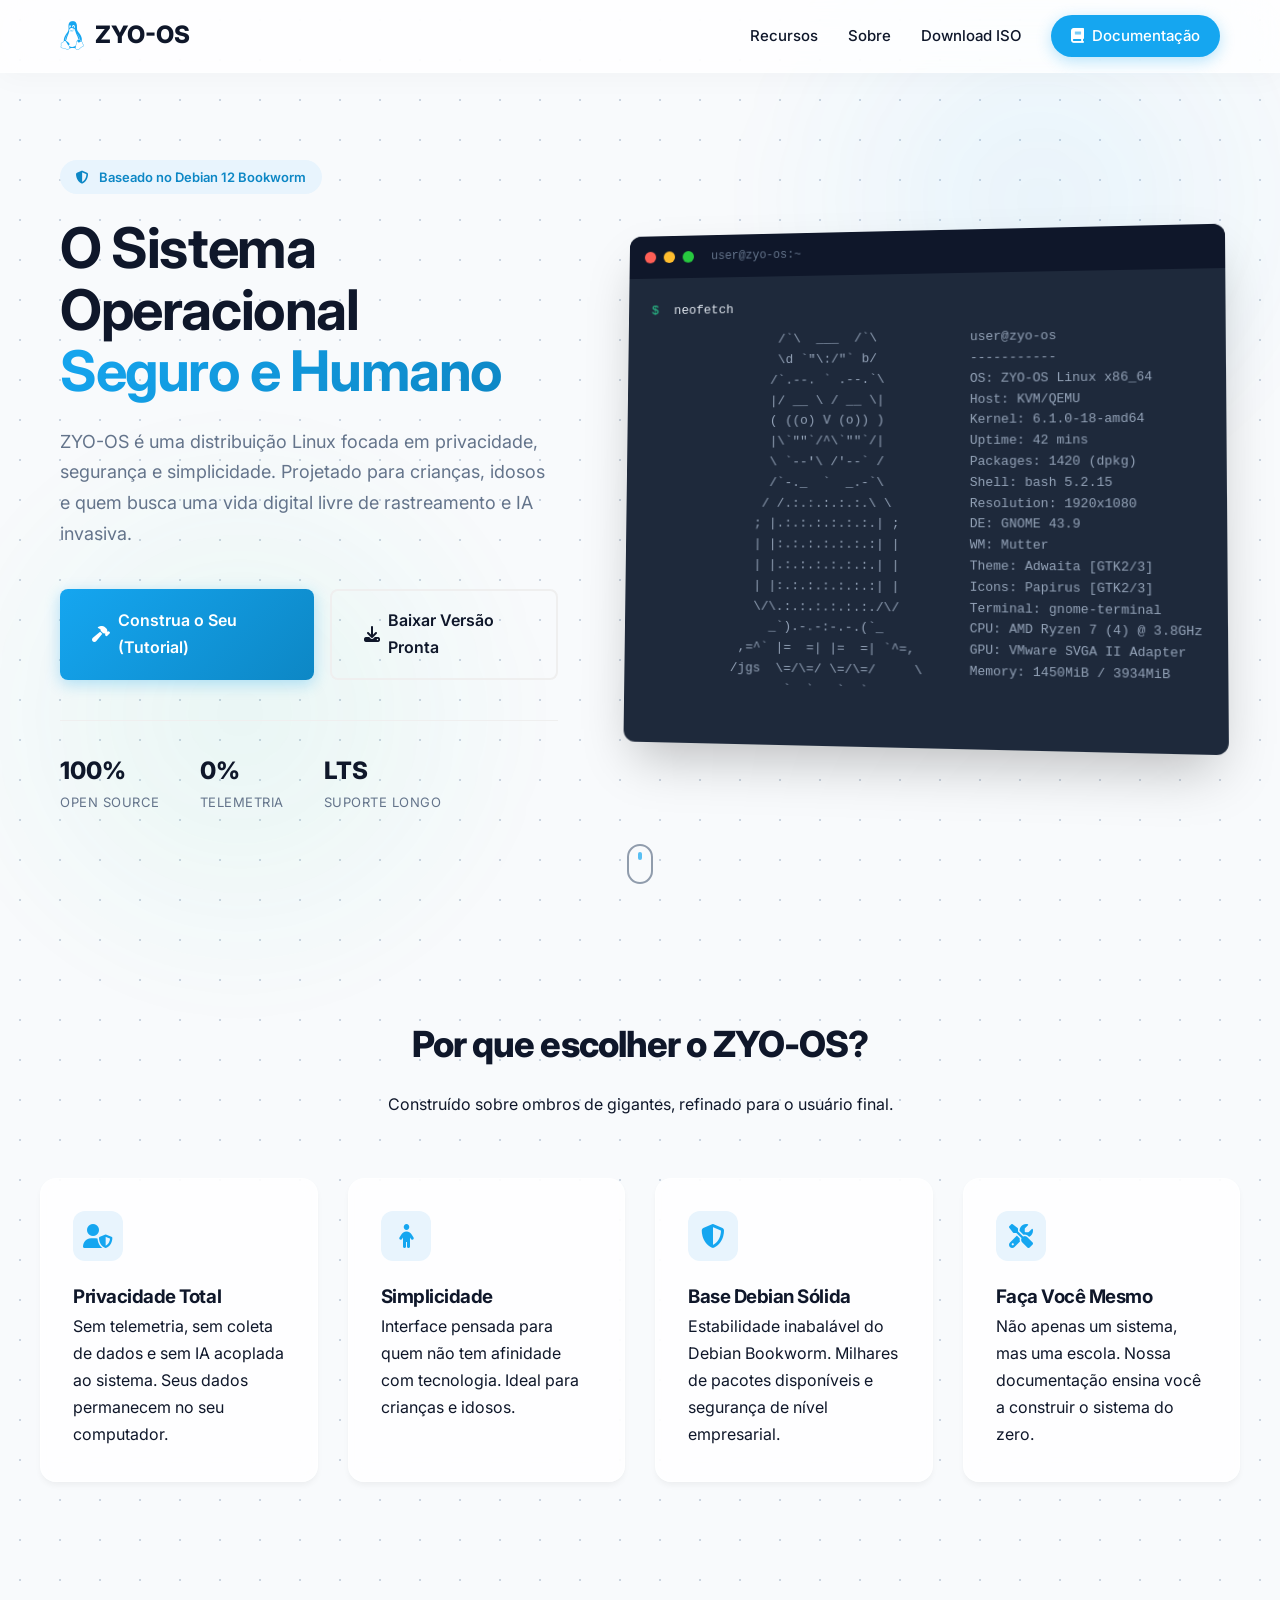
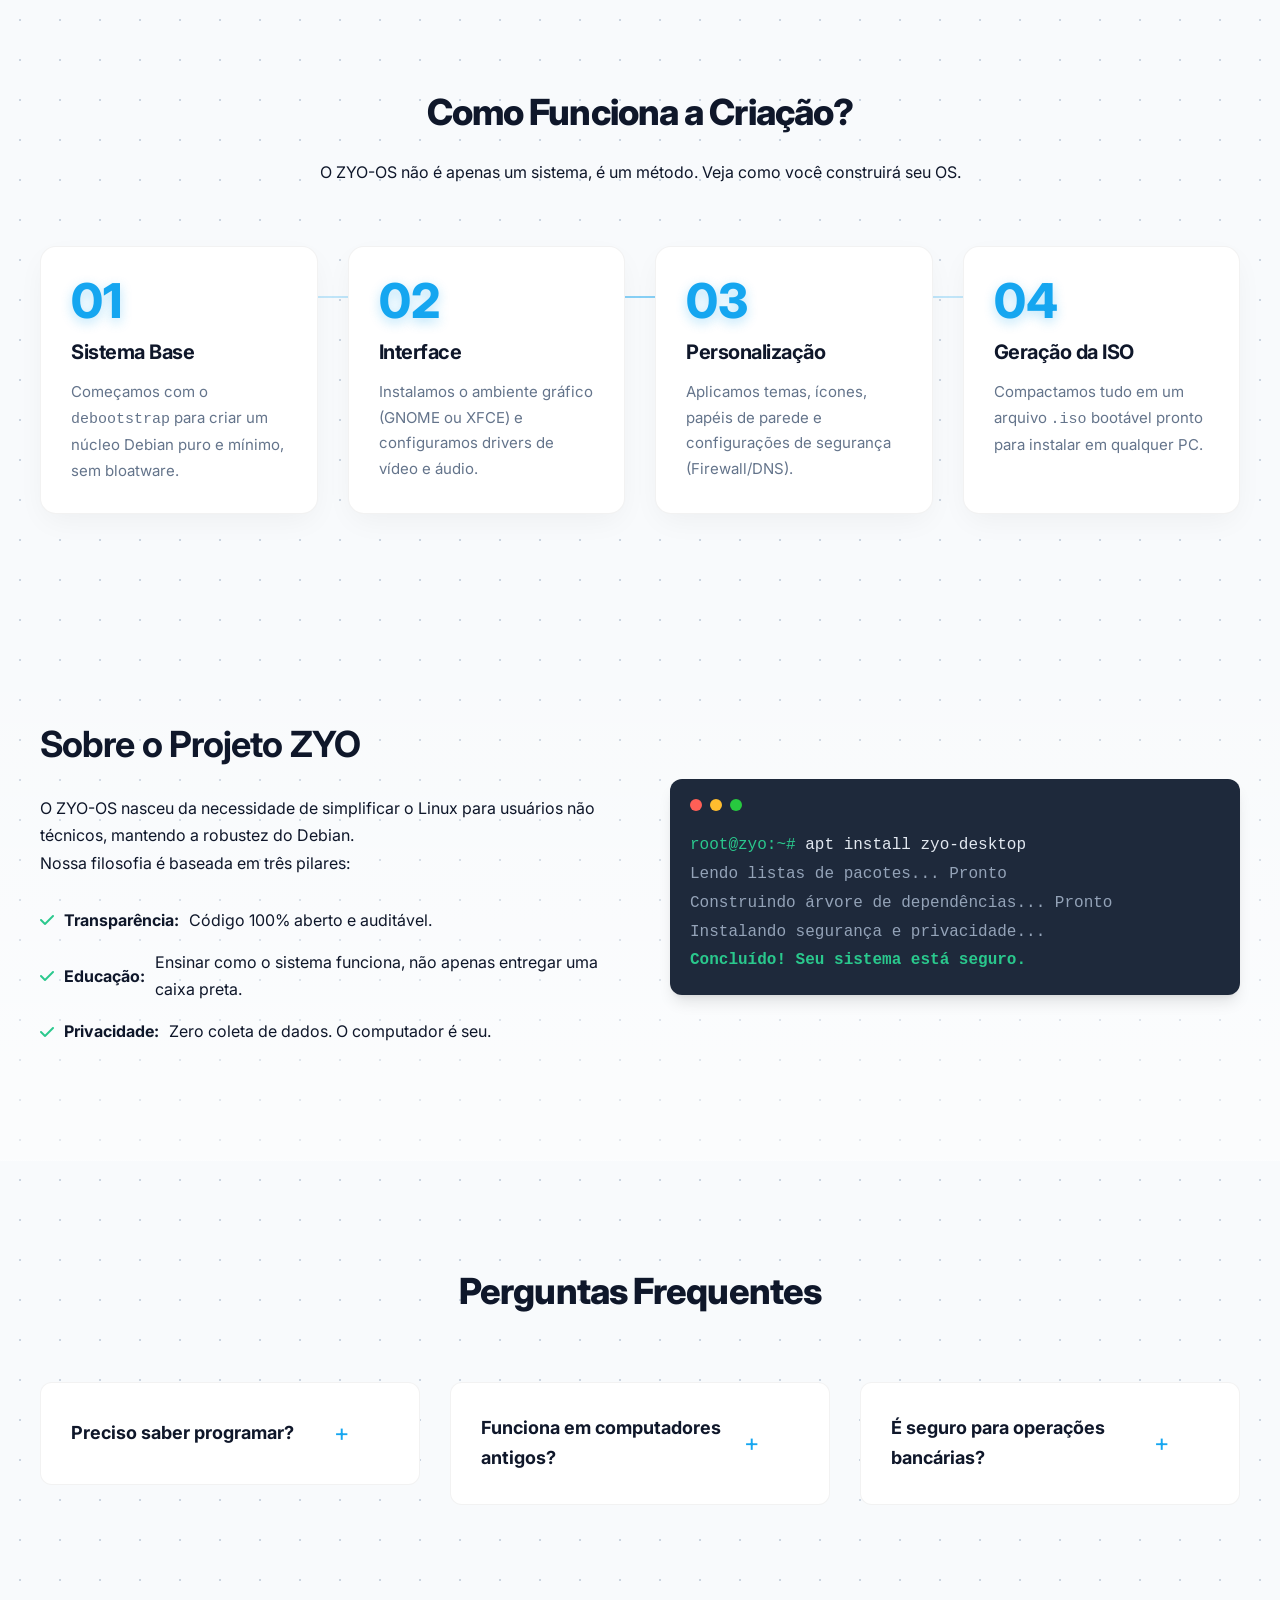
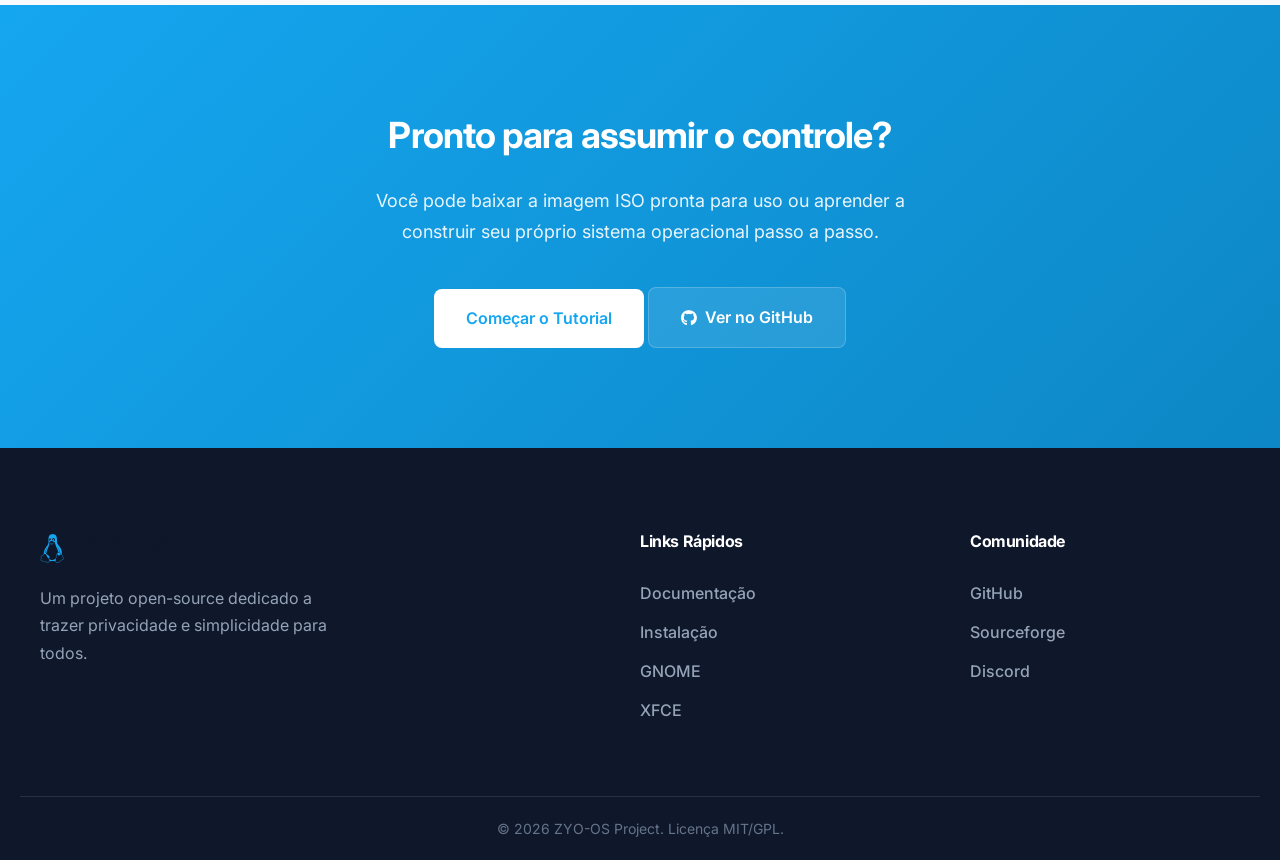
==== index.html @ 79e2fd7f "Add files via upload" ====
<!DOCTYPE html>
<html lang="pt-BR">
<head>
    <meta charset="UTF-8">
    <meta name="viewport" content="width=device-width, initial-scale=1.0">
    <title>ZYO-OS - Segurança, Privacidade e Simplicidade</title>
    <meta name="theme-color" content="#ffffff">
    <link rel="stylesheet" href="style.css">
    <link href="https://fonts.googleapis.com/css2?family=Inter:wght@400;500;600;700;800&display=swap" rel="stylesheet">
    <link rel="stylesheet" href="https://cdnjs.cloudflare.com/ajax/libs/font-awesome/6.4.0/css/all.min.css">
</head>
<body class="landing-page">

    <!-- Navegação -->
    <nav class="landing-nav">
        <div class="nav-container">
            <div class="landing-logo">
                <i class="fab fa-linux"></i>
                <span>ZYO-OS</span>
            </div>
            <div class="nav-links">
                <a href="#features">Recursos</a>
                <a href="#about">Sobre</a>
                <a href="https://sourceforge.net" target="_blank">Download ISO</a>
                <a href="documentation.html" class="btn btn-primary btn-sm nav-cta">
                    <i class="fas fa-book"></i> Documentação
                </a>
            </div>
            <button class="mobile-menu-btn"><i class="fas fa-bars"></i></button>
        </div>
    </nav>

    <!-- Hero Section -->
    <header class="hero-section">
        <div class="hero-blob" style="top: -100px; right: -100px;"></div>
        <div class="hero-blob" style="bottom: -100px; left: -100px; background: radial-gradient(circle, rgba(42, 200, 141, 0.1) 0%, rgba(255, 255, 255, 0) 70%); animation-delay: -5s;"></div>
        <div class="hero-content">
            <div class="hero-badge">
                <span class="badge-icon"><i class="fas fa-shield-alt"></i></span>
                <span class="badge-text">Baseado no Debian 12 Bookworm</span>
            </div>
            <h1>O Sistema Operacional <br><span class="text-gradient">Seguro e Humano</span></h1>
            <p class="hero-subtitle">
                ZYO-OS é uma distribuição Linux focada em privacidade, segurança e simplicidade. 
                Projetado para crianças, idosos e quem busca uma vida digital livre de rastreamento e IA invasiva.
            </p>
            <div class="hero-actions">
                <a href="zyo-from-scratch.html" class="btn btn-primary btn-lg">
                    <i class="fas fa-hammer"></i> Construa o Seu (Tutorial)
                </a>
                <a href="#download" class="btn btn-outline btn-lg">
                    <i class="fas fa-download"></i> Baixar Versão Pronta
                </a>
            </div>
            <div class="hero-stats">
                <div class="stat-item">
                    <span class="stat-number">100%</span>
                    <span class="stat-label">Open Source</span>
                </div>
                <div class="stat-item">
                    <span class="stat-number">0%</span>
                    <span class="stat-label">Telemetria</span>
                </div>
                <div class="stat-item">
                    <span class="stat-number">LTS</span>
                    <span class="stat-label">Suporte Longo</span>
                </div>
            </div>
        </div>
        <div class="hero-visual">
            <div class="terminal-window">
                <div class="terminal-header">
                    <span class="dot red"></span>
                    <span class="dot yellow"></span>
                    <span class="dot green"></span>
                    <span class="terminal-title">user@zyo-os:~</span>
                </div>
                <div class="terminal-body">
                    <div class="code-line"><span class="prompt">$</span> neofetch</div>
                    <div class="code-output">
                        <pre>
                 /`\  ___  /`\            user@zyo-os
                 \d `"\:/"` b/            -----------
                /`.--. ` .--.`\           OS: ZYO-OS Linux x86_64
                |/ __ \ / __ \|           Host: KVM/QEMU
                ( ((o) V (o)) )           Kernel: 6.1.0-18-amd64
                |\`""`/^\`""`/|           Uptime: 42 mins
                \ `--'\ /'--` /           Packages: 1420 (dpkg)
                /`-._  `  _.-`\           Shell: bash 5.2.15
               / /.:.:.:.:.:.\ \          Resolution: 1920x1080
              ; |.:.:.:.:.:.:.| ;         DE: GNOME 43.9
              | |:.:.:.:.:.:.:| |         WM: Mutter
              | |.:.:.:.:.:.:.| |         Theme: Adwaita [GTK2/3]
              | |:.:.:.:.:.:.:| |         Icons: Papirus [GTK2/3]
              \/\.:.:.:.:.:.:./\/         Terminal: gnome-terminal
                _`).-.-:-.-.(`_           CPU: AMD Ryzen 7 (4) @ 3.8GHz
            ,=^` |=  =| |=  =| `^=,       GPU: VMware SVGA II Adapter
           /jgs  \=/\=/ \=/\=/     \      Memory: 1450MiB / 3934MiB
                  `  `   `  `
                        </pre>
                    </div>
                </div>
            </div>
        </div>
        <div class="scroll-indicator">
            <div class="mouse">
                <div class="wheel"></div>
            </div>
        </div>
    </header>

    <!-- Features Grid -->
    <section id="features" class="features-section">
        <div class="section-container">
            <div class="section-header-center">
                <h2>Por que escolher o <span class="text-primary">ZYO-OS</span>?</h2>
                <p>Construído sobre ombros de gigantes, refinado para o usuário final.</p>
            </div>
            
            <div class="features-grid">
                <div class="feature-card">
                    <div class="feature-icon"><i class="fas fa-user-shield"></i></div>
                    <h3>Privacidade Total</h3>
                    <p>Sem telemetria, sem coleta de dados e sem IA acoplada ao sistema. Seus dados permanecem no seu computador.</p>
                </div>
                <div class="feature-card">
                    <div class="feature-icon"><i class="fas fa-child"></i></div>
                    <h3>Simplicidade</h3>
                    <p>Interface pensada para quem não tem afinidade com tecnologia. Ideal para crianças e idosos.</p>
                </div>
                <div class="feature-card">
                    <div class="feature-icon"><i class="fas fa-shield-alt"></i></div>
                    <h3>Base Debian Sólida</h3>
                    <p>Estabilidade inabalável do Debian Bookworm. Milhares de pacotes disponíveis e segurança de nível empresarial.</p>
                </div>
                <div class="feature-card">
                    <div class="feature-icon"><i class="fas fa-tools"></i></div>
                    <h3>Faça Você Mesmo</h3>
                    <p>Não apenas um sistema, mas uma escola. Nossa documentação ensina você a construir o sistema do zero.</p>
                </div>
            </div>
        </div>
    </section>

    <!-- Process Section (Como Funciona) -->
    <section id="process" class="process-section">
        <div class="section-container">
            <div class="section-header-center">
                <h2>Como Funciona a <span class="text-primary">Criação</span>?</h2>
                <p>O ZYO-OS não é apenas um sistema, é um método. Veja como você construirá seu OS.</p>
            </div>
            
            <div class="process-steps">
                <div class="process-step">
                    <div class="step-number">01</div>
                    <h3>Sistema Base</h3>
                    <p>Começamos com o <code>debootstrap</code> para criar um núcleo Debian puro e mínimo, sem bloatware.</p>
                </div>
                <div class="process-step">
                    <div class="step-number">02</div>
                    <h3>Interface</h3>
                    <p>Instalamos o ambiente gráfico (GNOME ou XFCE) e configuramos drivers de vídeo e áudio.</p>
                </div>
                <div class="process-step">
                    <div class="step-number">03</div>
                    <h3>Personalização</h3>
                    <p>Aplicamos temas, ícones, papéis de parede e configurações de segurança (Firewall/DNS).</p>
                </div>
                <div class="process-step">
                    <div class="step-number">04</div>
                    <h3>Geração da ISO</h3>
                    <p>Compactamos tudo em um arquivo <code>.iso</code> bootável pronto para instalar em qualquer PC.</p>
                </div>
            </div>
        </div>
    </section>

    <!-- About Section -->
    <section id="about" class="about-section">
        <div class="section-container">
            <div class="about-grid">
                <div class="about-content">
                    <h2>Sobre o Projeto <span class="text-primary">ZYO</span></h2>
                    <p>O ZYO-OS nasceu da necessidade de simplificar o Linux para usuários não técnicos, mantendo a robustez do Debian.</p>
                    <p>Nossa filosofia é baseada em três pilares:</p>
                    <ul class="about-list">
                        <li><i class="fas fa-check"></i> <strong>Transparência:</strong> Código 100% aberto e auditável.</li>
                        <li><i class="fas fa-check"></i> <strong>Educação:</strong> Ensinar como o sistema funciona, não apenas entregar uma caixa preta.</li>
                        <li><i class="fas fa-check"></i> <strong>Privacidade:</strong> Zero coleta de dados. O computador é seu.</li>
                    </ul>
                </div>
                <div class="about-image">
                    <div class="code-preview-card">
                        <div class="card-header">
                            <span class="dot red"></span>
                            <span class="dot yellow"></span>
                            <span class="dot green"></span>
                        </div>
                        <div class="card-body">
                            <code>
                                <span class="cmd">root@zyo:~#</span> apt install zyo-desktop<br>
                                <span class="output">Lendo listas de pacotes... Pronto</span><br>
                                <span class="output">Construindo árvore de dependências... Pronto</span><br>
                                <span class="output">Instalando segurança e privacidade...</span><br>
                                <span class="success">Concluído! Seu sistema está seguro.</span>
                            </code>
                        </div>
                    </div>
                </div>
            </div>
        </div>
    </section>

    <!-- FAQ Section -->
    <section class="faq-section">
        <div class="section-container">
            <div class="section-header-center">
                <h2>Perguntas Frequentes</h2>
            </div>
            <div class="faq-grid">
                <details class="faq-item">
                    <summary>Preciso saber programar?</summary>
                    <p>Não! O guia é passo-a-passo. Apenas familiaridade básica com terminal ajuda, mas explicamos cada comando.</p>
                </details>
                <details class="faq-item">
                    <summary>Funciona em computadores antigos?</summary>
                    <p>Sim! A versão com XFCE é extremamente leve e roda bem em máquinas com 2GB de RAM ou menos.</p>
                </details>
                <details class="faq-item">
                    <summary>É seguro para operações bancárias?</summary>
                    <p>Sim. Baseado no Debian Stable, o ZYO-OS herda toda a segurança de nível empresarial do Debian, somado a configurações extras de DNS e Firewall.</p>
                </details>
            </div>
        </div>
    </section>

    <!-- CTA Section -->
    <section class="cta-section">
        <div class="cta-content">
            <h2>Pronto para assumir o controle?</h2>
            <p>Você pode baixar a imagem ISO pronta para uso ou aprender a construir seu próprio sistema operacional passo a passo.</p>
            <div class="cta-buttons">
                <a href="zyo-from-scratch.html" class="btn btn-white btn-lg">
                    Começar o Tutorial
                </a>
                <a href="#" class="btn btn-transparent btn-lg">
                    <i class="fab fa-github"></i> Ver no GitHub
                </a>
            </div>
        </div>
    </section>

    <!-- Footer -->
    <footer class="landing-footer">
        <div class="footer-container">
            <div class="footer-col">
                <div class="landing-logo">
                    <i class="fab fa-linux"></i>
                    <span>ZYO-OS</span>
                </div>
                <p>Um projeto open-source dedicado a trazer privacidade e simplicidade para todos.</p>
            </div>
            <div class="footer-col">
                <h4>Links Rápidos</h4>
                <ul>
                    <li><a href="documentation.html">Documentação</a></li>
                    <li><a href="zyo-from-scratch.html#part1">Instalação</a></li>
                    <li><a href="zyo-from-scratch.html#part5">GNOME</a></li>
                    <li><a href="zyo-from-scratch.html#part6">XFCE</a></li>
                </ul>
            </div>
            <div class="footer-col">
                <h4>Comunidade</h4>
                <ul>
                    <li><a href="#">GitHub</a></li>
                    <li><a href="#">Sourceforge</a></li>
                    <li><a href="#">Discord</a></li>
                </ul>
            </div>
        </div>
        <div class="footer-bottom">
            <p>&copy; 2026 ZYO-OS Project. Licença MIT/GPL.</p>
        </div>
    </footer>

    <!-- Back to Top Button -->
    <button class="landing-back-to-top" aria-label="Voltar ao topo">
        <i class="fas fa-arrow-up"></i>
    </button>

    <!-- Script Simples para Landing Page -->
    <script>
        // Menu Mobile
        const mobileBtn = document.querySelector('.mobile-menu-btn');
        const navLinks = document.querySelector('.nav-links');
        
        if(mobileBtn) {
            mobileBtn.addEventListener('click', () => {
                navLinks.classList.toggle('active');
                const icon = mobileBtn.querySelector('i');
                if(navLinks.classList.contains('active')) {
                    icon.classList.remove('fa-bars');
                    icon.classList.add('fa-times');
                } else {
                    icon.classList.remove('fa-times');
                    icon.classList.add('fa-bars');
                }
            });

            // Fechar menu ao clicar em um link (Melhoria de UX)
            navLinks.querySelectorAll('a').forEach(link => {
                link.addEventListener('click', () => {
                    navLinks.classList.remove('active');
                    const icon = mobileBtn.querySelector('i');
                    if (icon) {
                        icon.classList.remove('fa-times');
                        icon.classList.add('fa-bars');
                    }
                });
            });
        }

        // Scroll Animation
        const observer = new IntersectionObserver((entries) => {
            entries.forEach(entry => {
                if (entry.isIntersecting) {
                    entry.target.classList.add('visible');
                }
            });
        }, { threshold: 0.1 });

        document.querySelectorAll('.feature-card, .process-step, .about-content, .faq-item').forEach((el) => {
            el.classList.add('fade-in-element');
            observer.observe(el);
        });

        // Back to Top Logic
        const backToTopBtn = document.querySelector('.landing-back-to-top');
        
        window.addEventListener('scroll', () => {
            if (window.scrollY > 500) {
                backToTopBtn.classList.add('visible');
            } else {
                backToTopBtn.classList.remove('visible');
            }
        });

        backToTopBtn.addEventListener('click', () => {
            window.scrollTo({ top: 0, behavior: 'smooth' });
        });
    </script>

</body>
</html>
---- style.css ----
/* ===================================
   RESET E VARIÁVEIS GLOBAIS
   =================================== */

:root {
    /* Cores principais */
    --primary: #15a6f0;
    --primary-dark: #0d87c5;
    --primary-light: #e8f4fd;
    --primary-gradient: linear-gradient(135deg, #15a6f0 0%, #0d87c5 100%);
    
    /*--secondary: #0d1b2a; ANTIGA */
    --secondary: #000c19;
    --secondary-light: #1a2b3d;
    
    /* Cores de feedback */
    --success: #2ac88d;
    --success-light: #e8f7f0;
    --warning: #fa4444;
    --warning-light: #fef0f0;
    --info: #f0b429;
    --info-light: #fef8e8;
    --danger: #e74c3c;
    --danger-light: #fdedec;
    
    /* Cores de fundo e texto */
    --bg-light: #f1f5f9;
    --bg-white: #dad5bd14;
    --bg-card: #ffffff;
    --bg-sidebar: #0d1b2a;
    
    --text-dark: #0f172a;
    --text-muted: #64748b;
    --text-light: #94a3b8;
    --text-white: #ffffff;
    
    /* Bordas e sombras */
    --border: #efefef;
    --border-light: #badcff;
    --border-radius: 12px;
    --border-radius-sm: 8px;
    
    --shadow-sm: 0 1px 3px 0 rgb(0 0 0 / 0.1), 0 1px 2px -1px rgb(0 0 0 / 0.1);
    --shadow-md: 0 4px 6px -1px rgb(0 0 0 / 0.1), 0 2px 4px -2px rgb(0 0 0 / 0.1);
    --shadow-lg: 0 10px 15px -3px rgb(0 0 0 / 0.1), 0 4px 6px -4px rgb(0 0 0 / 0.1);
    --shadow-primary: 0 10px 15px -3px rgba(21, 166, 240, 0.3);
    
    /* Espaçamentos */
    --spacing-xs: 8px;
    --spacing-sm: 16px;
    --spacing-md: 24px;
    --spacing-lg: 42px;
    --spacing-xl: 48px;
    --spacing-xxl: 64px;
    
    /* Transições */
    --transition-fast: 0.2s ease;
    --transition-normal: 0.3s ease;
    --transition-slow: 0.4s ease;
    
    /* Larguras */
    --sidebar-width: 290px;
    --sidebar-width-collapsed: 80px;
    --max-content-width: 1200px;
    --code-max-width: 100%;
}

/* Reset e Base */
* {
    margin: 0;
    padding: 0;
    box-sizing: border-box;
}

html {
    scroll-behavior: smooth;
    scroll-padding-top: 100px;
}

body {
    font-family: 'Inter', -apple-system, 'Segoe UI', sans-serif;
    font-size: 16px;
    line-height: 1.7;
    color: var(--text-dark);
    background-color: var(--bg-light);
    overflow-x: hidden;
    min-height: 100vh;
    -webkit-font-smoothing: antialiased;
    -moz-osx-font-smoothing: grayscale;
}

::selection {
    background: rgba(21, 166, 240, 0.2);
    color: var(--primary-dark);
}

h1, h2, h3, h4, h5, h6 {
    letter-spacing: -0.025em;
}

/* ===================================
   LAYOUT PRINCIPAL
   =================================== */

.container {
    display: flex;
    min-height: 100vh;
    width: 100%;
}

/* Sidebar */
.sidebar {
    width: var(--sidebar-width);
    background: #0f172a;
    color: var(--text-white);
    position: fixed;
    left: 0;
    top: 0;
    bottom: 0;
    display: flex;
    flex-direction: column;
    z-index: 100;
    border-right: 1px solid rgba(255, 255, 255, 0.05);
    transition: width var(--transition-normal);
    overflow: hidden;
}

.sidebar-header {
    padding: var(--spacing-lg);
    border-bottom: 1px solid rgba(255, 255, 255, 0.15);
}

.logo {
    display: flex;
    flex-direction: column;
    align-items: flex-start;
    gap: 4px;
}

.logo h1 {
    font-size: 26px;
    font-weight: 700;
    margin: 0;
    color: #fff;
    display: flex;
    align-items: center;
    gap: 10px;
}

.logo h1 i {
    font-size: 28px;
    color: var(--primary);
}

.logo p {
    font-size: 11px;
    color: rgba(255, 255, 255, 0.6);
    text-transform: uppercase;
    letter-spacing: 1px;
    margin: 0;
}

/* Menu de Navegação */
.main-nav {
    flex: 1;
    overflow-y: auto;
    padding: var(--spacing-md);
}

.nav-menu {
    list-style: none;
    display: flex;
    flex-direction: column;
    gap: var(--spacing-xs);
}

.nav-item {
    display: flex;
    align-items: center;
    gap: var(--spacing-sm);
    padding: 10px 16px;
    color: rgba(255, 255, 255, 0.65);
    text-decoration: none;
    border-radius: var(--border-radius-sm);
    transition: all var(--transition-normal);
    font-size: 14px;
    font-weight: 500;
    position: relative;
}

.nav-item:hover {
    background: rgba(255, 255, 255, 0.05);
    color: #fff;
    transform: translateX(4px);
}

.nav-item.active {
    background: var(--primary);
    color: #fff;
    box-shadow: 0 4px 15px rgba(21, 166, 240, 0.4);
    font-weight: 600;
}

.nav-item i {
    font-size: 16px;
    width: 20px;
    text-align: center;
}

.nav-item span {
    flex: 1;
    transition: opacity var(--transition-normal);
}

/* ===================================
   AGRUPAMENTO DE MENU (BLOCO MASTER)
   =================================== */

.nav-group {
    margin: var(--spacing-xs) 0;
    background: rgba(0, 0, 0, 0.15);
    border-radius: var(--border-radius-sm);
    overflow: hidden;
    border: 1px solid rgba(255, 255, 255, 0.05);
}

.nav-group-title {
    padding: 10px 16px;
    font-size: 11px;
    font-weight: 700;
    text-transform: uppercase;
    letter-spacing: 0.5px;
    color: rgba(255, 255, 255, 0.5);
    display: flex;
    align-items: center;
    gap: 10px;
    background: rgba(0, 0, 0, 0.1);
    border-bottom: 1px solid rgba(255, 255, 255, 0.05);
}

.nav-group-title i {
    color: var(--primary);
}

.nav-submenu {
    list-style: none;
    padding: 4px;
}

.nav-submenu .nav-item {
    padding: 10px 16px 10px 34px; /* Indentação maior */
    font-size: 13px;
    border-radius: 4px;
}

.nav-submenu .nav-item.active {
    background: rgba(21, 166, 240, 0.2);
    box-shadow: none;
    border-left: 2px solid var(--primary);
}

/* Footer da Sidebar */
.sidebar-footer {
    padding: var(--spacing-md);
    border-top: 1px solid rgba(255, 255, 255, 0.05);
    background: rgba(0, 0, 0, 0.1);
}

.progress-container {
    background: rgba(255, 255, 255, 0.05);
    border-radius: var(--border-radius-sm);
    padding: var(--spacing-md);
}

.progress-header {
    display: flex;
    justify-content: space-between;
    align-items: center;
    margin-bottom: var(--spacing-xs);
}

.progress-label {
    font-size: 12px;
    font-weight: 600;
    color: rgba(255, 255, 255, 0.8);
}

.progress-percent {
    font-size: 14px;
    font-weight: 700;
    color: var(--primary);
}

.progress-bar {
    height: 8px;
    background: rgba(255, 255, 255, 0.15);
    border-radius: 4px;
    overflow: hidden;
    margin: var(--spacing-xs) 0;
}

.progress-fill {
    height: 100%;
    background: var(--primary-gradient);
    border-radius: 4px;
    transition: width var(--transition-slow);
    width: 0%;
}

.progress-text {
    font-size: 11px;
    color: rgba(255, 255, 255, 0.6);
    text-align: center;
    margin-top: var(--spacing-xs);
}

/* Conteúdo Principal */
.main-content {
    flex: 1;
    margin-left: var(--sidebar-width);
    min-height: 100vh;
    background: var(--bg-light);
}

.content-wrapper {
    max-width: var(--max-content-width);
    margin: 0 auto;
    padding: var(--spacing-xl) var(--spacing-lg);
}

/* ===================================
   SEÇÕES
   =================================== */

.content-section {
    margin-bottom: var(--spacing-xxl);
    padding: var(--spacing-xl) 0;
    border-bottom: 1px solid rgba(0,0,0,0.05);
    scroll-margin-top: 120px;
}

/* Estilo Hero para a Introdução */
#intro {
    background: #ffffff;
    border-radius: 24px;
    padding: 60px 40px;
    margin-bottom: var(--spacing-xxl);
    box-shadow: 0 20px 40px -10px rgba(0,0,0,0.05);
    border: 1px solid rgba(255,255,255,0.5);
    position: relative;
    overflow: hidden;
}

#intro::before {
    content: '';
    position: absolute;
    top: -50px;
    right: -50px;
    width: 400px;
    height: 400px;
    background: radial-gradient(circle, rgba(21,166,240,0.08) 0%, rgba(255,255,255,0) 70%);
    border-radius: 50%;
    z-index: 0;
}

.content-section:last-child {
    border-bottom: none;
    margin-bottom: 0;
    padding-bottom: var(--spacing-xl);
}

.section-header {
    margin-bottom: var(--spacing-xl);
}

.section-header h1 {
    font-size: 42px;
    font-weight: 800;
    color: var(--text-dark);
    margin-bottom: var(--spacing-sm);
    line-height: 1.2;
    display: flex;
    align-items: center;
    gap: var(--spacing-md);
}

.section-header h1 i {
    color: var(--primary);
    font-size: 36px;
}

.section-subtitle {
    font-size: 18px;
    color: var(--text-muted);
    line-height: 1.6;
    max-width: 800px;
}

.section-content {
    display: flex;
    flex-direction: column;
    gap: var(--spacing-lg);
}

/* ===================================
   CARDS E ELEMENTOS DE INFORMAÇÃO
   =================================== */

/* Card de Informação */
.info-card {
    background: var(--bg-card);
    border-radius: var(--border-radius);
    padding: var(--spacing-lg);
    border-left: 4px solid;
    box-shadow: var(--shadow-sm);
    transition: transform var(--transition-normal), box-shadow var(--transition-normal);
    margin-bottom: var(--spacing-md);
    border: 1px solid rgba(0,0,0,0.03);
}

.info-card:hover {
    transform: translateY(-2px);
    box-shadow: var(--shadow-md);
}

.info-card.info {
    background: #fff;
    border-left-color: var(--primary);
}

.info-card.warning {
    background: #fff;
    border-left-color: var(--warning);
}

.info-card.tip {
    background: #fff;
    border-left-color: var(--success);
}

.info-card.danger {
    background: #fff;
    border-left-color: var(--danger);
}

.info-card.success {
    background: #fff;
    border-left-color: var(--success);
}

.info-card-header {
    display: flex;
    align-items: center;
    gap: var(--spacing-sm);
    margin-bottom: var(--spacing-md);
}

.info-card-header i {
    font-size: 20px;
}

.info-card.info .info-card-header i {
    color: var(--primary);
}

.info-card.warning .info-card-header i {
    color: var(--warning);
}

.info-card.tip .info-card-header i {
    color: var(--success);
}

.info-card.danger .info-card-header i {
    color: var(--danger);
}

.info-card.success .info-card-header i {
    color: var(--success);
}

.info-card.dark {
    background: #fff;
    border-left-color: #494949;
}

.info-card.dark .info-card-header i {
    color: #494949;
}

.info-card-header h3,
.info-card-header h4 {
    margin: 0;
    font-size: 18px;
    font-weight: 600;
    color: var(--text-dark);
}

.info-card-list {
    padding-left: var(--spacing-lg);
    margin: var(--spacing-md) 0;
}

.info-card-list li {
    margin-bottom: var(--spacing-sm);
    color: var(--text-muted);
    line-height: 1.6;
}

.info-card-list li:last-child {
    margin-bottom: 0;
}

.info-card-list li strong {
    color: var(--text-dark);
    font-weight: 600;
}

.info-note {
    margin-top: var(--spacing-md);
    padding: var(--spacing-sm);
    background: #f8fafc;
    border-radius: var(--border-radius-sm);
    font-size: 14px;
    color: var(--text-muted);
    display: flex;
    align-items: center;
    gap: var(--spacing-sm);
}

.info-note i {
    color: var(--primary);
}

/* Card de Passo */
.step-card {
    background: var(--bg-white);
    border-radius: 16px;
    padding: 32px;
    border: 1px solid rgba(0, 0, 0, 0.04);
    box-shadow: 0 4px 6px -1px rgba(0,0,0,0.02), 0 2px 4px -1px rgba(0,0,0,0.02);
    transition: all var(--transition-normal);
    position: relative;
}

.step-card:hover {
    transform: translateY(-5px);
    box-shadow: 0 20px 25px -5px rgba(0,0,0,0.05), 0 10px 10px -5px rgba(0,0,0,0.02);
    border-color: rgba(21, 166, 240, 0.3);
}

.step-card-header {
    display: flex;
    justify-content: space-between;
    align-items: flex-start;
    margin-bottom: var(--spacing-md);
    padding-bottom: 20px;
    border-bottom: 1px solid var(--border-light);
    min-height: 50px;
}

.step-title {
    display: flex;
    align-items: center;
    gap: var(--spacing-md);
}

.step-card .step-number {
    display: inline-flex;
    align-items: center;
    justify-content: center;
    min-width: 36px;
    height: 36px;
    padding: 0 10px;
    background: var(--primary);
    color: #fff;
    border-radius: 8px;
    font-weight: 700;
    font-size: 15px;
    flex-shrink: 0;
    border: 1px solid var(--primary-dark);
    box-shadow: 0 2px 4px rgba(21, 166, 240, 0.25);
}

.step-card-header h3 {
    margin: 0;
    font-size: 20px;
    font-weight: 600;
    color: var(--text-dark);
}

.step-actions {
    display: none; /* Checkboxes removidos da interface */
}

.checkbox-container {
    display: flex;
    align-items: center;
    gap: 8px;
    cursor: pointer;
    user-select: none;
}

.task-checkbox {
    width: 20px;
    height: 20px;
    cursor: pointer;
    accent-color: var(--primary);
    flex-shrink: 0;
}

.checkmark {
    display: none;
}

.step-card-content {
    line-height: 1.8;
    overflow: visible;
}

.step-card-content p {
    margin-bottom: var(--spacing-md);
    color: var(--text-muted);
}

.step-card-content strong {
    color: var(--text-dark);
    font-weight: 600;
}

.feature-list {
    padding-left: var(--spacing-lg);
    margin: var(--spacing-md) 0;
}

.feature-list li {
    margin-bottom: var(--spacing-sm);
    color: var(--text-muted);
}

.feature-list li:last-child {
    margin-bottom: 0;
}

.feature-list li code {
    background: var(--primary-light);
    color: var(--primary-dark);
    padding: 2px 6px;
    border-radius: 4px;
    font-family: 'Menlo', 'Monaco', 'Courier New', monospace;
    font-size: 14px;
}

.step-subsection {
    margin-top: var(--spacing-lg);
    padding-top: var(--spacing-lg);
    border-top: 1px dashed var(--border);
}

.step-subsection h4 {
    font-size: 18px;
    font-weight: 600;
    color: var(--text-dark);
    margin-bottom: var(--spacing-sm);
}

/* ===================================
   BLOCOS DE CÓDIGO
   =================================== */

.code-block {
    background: #1e293b;
    border: 1px solid #334155;
    border-radius: 12px;
    overflow: hidden;
    margin: var(--spacing-md) 0;
    box-shadow: 0 10px 30px -10px rgba(0, 0, 0, 0.5);
}

.code-block-long {
    max-height: 600px;
    overflow-y: auto;
}

.code-block-header {
    display: flex;
    justify-content: space-between;
    align-items: center;
    padding: 12px 20px 12px 80px; /* Espaço para os dots */
    background: #0f172a;
    border-bottom: 1px solid #334155;
    position: relative;
    min-height: 60px;
}

/* Efeito de janela de terminal (Mac style) */
.code-block-header::before {
    content: '';
    position: absolute;
    left: 20px;
    top: 50%;
    transform: translateY(-50%);
    width: 12px;
    height: 12px;
    border-radius: 50%;
    background: #ff5f56;
    box-shadow: 20px 0 0 #ffbd2e, 40px 0 0 #27c93f;
}

.code-block-title {
    font-size: 14px;
    font-weight: 600;
    color: #94a3b8;
    text-transform: uppercase;
    letter-spacing: 0.5px;
}

.code-block pre {
    margin: 0;
    padding: 24px;
    background: transparent;
    overflow-x: auto;
    font-family: 'Menlo', 'Monaco', 'Courier New', monospace;
    font-size: 14px;
    line-height: 1.6;
    max-width: var(--code-max-width);
    color: #e2e8f0;
}

.code-block code {
    color: inherit;
    background: transparent;
    padding: 0;
    font-family: inherit;
    font-size: inherit;
    word-break: break-all;
    white-space: pre-wrap;
}

.code-inline {
    background: #f7fafc;
    border: 1px solid #e2e8f0;
    border-radius: 6px;
    padding: 12px 16px;
    margin: var(--spacing-sm) 0;
    font-family: 'Menlo', 'Monaco', 'Courier New', monospace;
    font-size: 14px;
    overflow-x: auto;
}

.code-inline code {
    color: var(--text-dark);
    background: transparent;
}

/* ===================================
   BOTÕES
   =================================== */

.btn {
    padding: 12px 24px;
    border: none;
    border-radius: var(--border-radius-sm);
    font-size: 15px;
    font-weight: 600;
    cursor: pointer;
    transition: all var(--transition-normal);
    display: inline-flex;
    align-items: center;
    justify-content: center;
    gap: 8px;
    text-decoration: none;
    user-select: none;
}

.btn-primary {
    background: var(--primary-gradient);
    color: #fff;
    box-shadow: 0 4px 15px rgba(21, 166, 240, 0.3);
}

.btn-primary:hover {
    transform: translateY(-2px);
    box-shadow: 0 10px 25px rgba(21, 166, 240, 0.5);
}

.btn-copy {
    padding: 8px 16px;
    background: rgba(255, 255, 255, 0.1);
    color: #fff;
    border-radius: 6px;
    font-size: 13px;
    border: 1px solid rgba(255, 255, 255, 0.1);
    transition: all 0.2s ease;
}

.btn-copy:hover {
    background: var(--primary);
    border-color: var(--primary);
    transform: translateY(-1px);
    box-shadow: 0 4px 12px rgba(0, 0, 0, 0.2);
}

.btn-copy.copied {
    background: var(--success);
    box-shadow: 0 2px 6px rgba(42, 200, 141, 0.2);
}

.section-actions {
    margin-top: var(--spacing-xl);
    padding-top: var(--spacing-lg);
    border-top: 1px solid var(--border);
    text-align: center;
}

/* ===================================
   CARD DE CONCLUSÃO
   =================================== */

.completion-card {
    background: #fff;
    border: 2px solid var(--primary);
    border-radius: var(--border-radius);
    padding: var(--spacing-xl);
    margin-top: var(--spacing-xl);
}

.completion-card-header {
    text-align: center;
    margin-bottom: var(--spacing-xl);
}

.completion-card-header h2 {
    font-size: 32px;
    font-weight: 800;
    color: var(--text-dark);
    display: flex;
    align-items: center;
    justify-content: center;
    gap: var(--spacing-md);
}

.completion-card-header i {
    color: var(--primary);
    font-size: 36px;
}

.completion-card-content {
    line-height: 1.8;
}

.completion-summary {
    display: grid;
    grid-template-columns: repeat(auto-fit, minmax(250px, 1fr));
    gap: var(--spacing-lg);
    margin-bottom: var(--spacing-xl);
}

.summary-item {
    display: flex;
    align-items: center;
    gap: var(--spacing-md);
    background: var(--bg-white);
    padding: var(--spacing-md);
    border-radius: var(--border-radius-sm);
    border: 1px solid var(--border);
}

.summary-item i {
    font-size: 24px;
    color: var(--primary);
}

.summary-item h4 {
    font-size: 14px;
    font-weight: 600;
    color: var(--text-muted);
    margin-bottom: 4px;
}

.summary-item p {
    margin: 0;
    font-weight: 600;
    color: var(--text-dark);
}

.next-step-card {
    background: var(--bg-white);
    border: 1px solid var(--border);
    border-left: 4px solid var(--primary);
    border-radius: var(--border-radius-sm);
    padding: var(--spacing-lg);
    margin: var(--spacing-lg) 0;
}

.next-step-card.warning {
    border-left-color: var(--warning);
    background: linear-gradient(135deg, rgba(250, 68, 68, 0.02) 0%, rgba(248, 113, 113, 0.01) 100%);
}

.next-step-card h4 {
    font-size: 18px;
    font-weight: 600;
    color: var(--text-dark);
    margin-bottom: var(--spacing-sm);
    display: flex;
    align-items: center;
    gap: var(--spacing-sm);
}

.next-step-card p {
    color: var(--text-muted);
    margin-bottom: var(--spacing-md);
}

.step-note {
    font-size: 14px;
    color: var(--text-light);
    display: flex;
    align-items: center;
    gap: var(--spacing-sm);
    margin-top: var(--spacing-sm);
}

.step-note i {
    color: var(--primary);
}

.step-note strong {
    color: var(--text-dark);
}

.checklist {
    list-style: none;
    margin: var(--spacing-lg) 0;
}

.checklist li {
    display: flex;
    align-items: center;
    gap: var(--spacing-md);
    margin-bottom: var(--spacing-sm);
    color: var(--text-dark);
    font-weight: 500;
}

.checklist li i {
    color: var(--success);
    font-size: 18px;
}

.customization-tips {
    list-style: none;
    margin: var(--spacing-lg) 0;
    padding-left: 0;
}

.customization-tips li {
    margin-bottom: var(--spacing-sm);
    color: var(--text-muted);
    padding-left: 24px;
    position: relative;
}

.customization-tips li:before {
    content: "💡";
    position: absolute;
    left: 0;
    top: 0;
}

/* ===================================
   LINKS
   =================================== */

a {
    color: var(--primary);
    text-decoration: none;
    transition: color var(--transition-fast);
    font-weight: 500;
}

a:hover {
    color: var(--primary-dark);
    text-decoration: underline;
}

.info-card a {
    color: inherit;
    text-decoration: underline;
    text-underline-offset: 2px;
}

.info-card a:hover {
    color: var(--primary);
}

.next-step-card a {
    display: flex;
    align-items: center;
    gap: 8px;
    color: var(--text-dark);
    text-decoration: none;
    font-weight: 500;
}

.next-step-card a:hover {
    color: var(--primary);
    text-decoration: none;
}

.next-step-card a i {
    color: var(--primary);
}

/* ===================================
   SCROLLBAR PERSONALIZADA
   =================================== */

::-webkit-scrollbar {
    width: 10px;
    height: 10px;
}

::-webkit-scrollbar-track {
    background: transparent;
}

::-webkit-scrollbar-thumb {
    background: rgba(21, 166, 240, 0.3);
    border-radius: 5px;
}

::-webkit-scrollbar-thumb:hover {
    background: rgba(21, 166, 240, 0.5);
}

.sidebar::-webkit-scrollbar {
    width: 6px;
}

.sidebar::-webkit-scrollbar-track {
    background: rgba(255, 255, 255, 0.1);
}

.sidebar::-webkit-scrollbar-thumb {
    background: rgba(255, 255, 255, 0.3);
}

.code-block::-webkit-scrollbar {
    height: 8px;
}

/* ===================================
   RESPONSIVIDADE
   =================================== */

@media (max-width: 1200px) {
    .content-wrapper {
        max-width: 100%;
        padding: var(--spacing-lg);
    }
    
    .section-header h1 {
        font-size: 36px;
    }
}

@media (max-width: 992px) {
    :root {
        --sidebar-width: 240px;
    }
    
    .section-header h1 {
        font-size: 32px;
    }
    
    .completion-summary {
        grid-template-columns: 1fr;
    }
}

@media (max-width: 768px) {
    .container {
        flex-direction: column;
    }
    
    .sidebar {
        position: fixed;
        top: 0;
        left: 0;
        width: 280px;
        height: 100vh;
        z-index: 1000;
        transform: translateX(-100%); /* Escondido por padrão */
        transition: transform 0.3s ease;
        border-right: 1px solid rgba(255, 255, 255, 0.1);
    }
    
    .sidebar.mobile-open {
        transform: translateX(0); /* Mostra quando ativo */
        box-shadow: 0 0 50px rgba(0,0,0,0.5);
    }

    .sidebar-header {
        padding: var(--spacing-md);
    }
    
    .main-nav {
        padding: var(--spacing-sm);
    }
    
    .nav-menu {
        flex-direction: column; /* Lista vertical */
        overflow-y: auto;
        overflow-x: hidden;
        padding-bottom: var(--spacing-sm);
    }
    
    .nav-item {
        flex-direction: row; /* Ícone ao lado do texto */
        padding: 12px 16px;
        text-align: left;
        width: 100%;
        justify-content: flex-start;
    }
    
    .nav-item span {
        font-size: 14px;
        display: inline-block;
    }
    
    .main-content {
        margin-left: 0;
    }
    
    .content-wrapper {
        padding: var(--spacing-md);
    }
    
    .section-header h1 {
        font-size: 28px;
        flex-direction: column;
        align-items: flex-start;
        gap: var(--spacing-sm);
    }
    
    .code-block pre {
        padding: var(--spacing-md);
        font-size: 13px;
    }
    
    .completion-card {
        padding: var(--spacing-lg);
    }
    
    .completion-card-header h2 {
        font-size: 24px;
        flex-direction: column;
        gap: var(--spacing-sm);
    }
}

@media (max-width: 480px) {
    .step-card-header {
        flex-direction: column;
        align-items: flex-start;
        gap: var(--spacing-sm);
    }
    
    .step-title {
        flex-direction: column;
        align-items: flex-start;
        gap: var(--spacing-sm);
    }
    
    .step-card .step-number {
        min-width: 32px;
        width: auto;
        height: 32px;
        font-size: 14px;
    }
    
    .step-card-header h3 {
        font-size: 18px;
    }
    
    .code-block-header {
        flex-direction: column;
        align-items: flex-start;
        gap: var(--spacing-sm);
        padding-left: 20px;
    }
    
    .code-block-header::before {
        display: none;
    }
    
    .btn-copy {
        width: 100%;
    }
}

/* ===================================
   ANIMAÇÕES
   =================================== */

@keyframes fadeIn {
    from {
        opacity: 0;
        transform: translateY(20px);
    }
    to {
        opacity: 1;
        transform: translateY(0);
    }
}

@keyframes slideIn {
    from {
        transform: translateX(-20px);
        opacity: 0;
    }
    to {
        transform: translateX(0);
        opacity: 1;
    }
}

.content-section {
    animation: fadeIn 0.6s ease-out;
}

.step-card {
    animation: slideIn 0.4s ease-out;
}

.step-card:nth-child(even) {
    animation-delay: 0.1s;
}

/* ===================================
   ESTADOS E UTILITÁRIOS
   =================================== */

.hidden {
    display: none !important;
}

.visible {
    display: block !important;
}

.text-center {
    text-align: center;
}

.mt-1 { margin-top: var(--spacing-xs); }
.mt-2 { margin-top: var(--spacing-sm); }
.mt-3 { margin-top: var(--spacing-md); }
.mt-4 { margin-top: var(--spacing-lg); }
.mt-5 { margin-top: var(--spacing-xl); }

.mb-1 { margin-bottom: var(--spacing-xs); }
.mb-2 { margin-bottom: var(--spacing-sm); }
.mb-3 { margin-bottom: var(--spacing-md); }
.mb-4 { margin-bottom: var(--spacing-lg); }
.mb-5 { margin-bottom: var(--spacing-xl); }

/* ===================================
   MELHORIAS DE ACESSIBILIDADE
   =================================== */

@media (prefers-reduced-motion: reduce) {
    *,
    *::before,
    *::after {
        animation-duration: 0.01ms !important;
        animation-iteration-count: 1 !important;
        transition-duration: 0.01ms !important;
    }
}

:focus-visible {
    outline: 2px solid var(--primary);
    outline-offset: 2px;
}

/* ===================================
   ESTADOS DE CONCLUSÃO (VIA COPY)
   =================================== */

.step-card.step-completed {
    border-color: var(--success);
    background: linear-gradient(to right, rgba(42, 200, 141, 0.02), #fff 15%);
}

.step-card.step-completed::after {
    content: "✓";
    position: absolute;
    top: 20px;
    right: 20px;
    color: var(--success);
    font-size: 24px;
    font-weight: bold;
}

/* ===================================
   ESTADOS DO CHECKBOX
   =================================== */

.task-checkbox:checked + .step-card {
    opacity: 0.7;
    background: rgba(248, 250, 252, 0.5);
}

.task-checkbox:checked + .step-card .step-card-header {
    opacity: 0.8;
}

.task-checkbox:checked + .step-card::after {
    content: "✓ Concluído";
    position: absolute;
    top: var(--spacing-md);
    right: var(--spacing-md);
    background: var(--success);
    color: white;
    padding: 4px 8px;
    border-radius: 4px;
    font-size: 12px;
    font-weight: 600;
}

/* Ajuste para responsividade dos estados */
@media (max-width: 768px) {
    .task-checkbox:checked + .step-card::after {
        top: auto;
        bottom: var(--spacing-sm);
        right: var(--spacing-sm);
        font-size: 10px;
        padding: 2px 6px;
    }
}

/* ===================================
   LANDING PAGE STYLES (HOME.HTML)
   =================================== */

body.landing-page {
    display: block;
    background-color: #f8fafc;
    background-image: radial-gradient(#cbd5e1 1px, transparent 1px);
    background-size: 40px 40px;
    overflow-x: hidden;
}

.landing-nav {
    position: fixed;
    top: 0;
    left: 0;
    right: 0;
    background: rgba(255, 255, 255, 0.8);
    backdrop-filter: blur(20px);
    -webkit-backdrop-filter: blur(20px);
    border-bottom: 1px solid rgba(255, 255, 255, 0.3);
    z-index: 1000;
    padding: 15px 0;
    box-shadow: 0 4px 30px rgba(0, 0, 0, 0.03);
}

.nav-container {
    max-width: 1200px;
    margin: 0 auto;
    padding: 0 20px;
    display: flex;
    justify-content: space-between;
    align-items: center;
}

.landing-logo {
    display: flex;
    align-items: center;
    gap: 10px;
    font-size: 24px;
    font-weight: 800;
    color: var(--text-dark);
}

.landing-logo i {
    color: var(--primary);
    font-size: 28px;
}

.nav-links {
    display: flex;
    align-items: center;
    gap: 30px;
}

.nav-links a {
    color: var(--text-dark);
    font-weight: 500;
    font-size: 15px;
    text-decoration: none;
    position: relative;
}

.nav-links a:hover {
    color: var(--primary);
}

.nav-links a:not(.btn)::after {
    content: '';
    position: absolute;
    width: 0;
    height: 2px;
    bottom: -4px;
    left: 0;
    background-color: var(--primary);
    transition: width 0.3s ease;
}

.nav-links a:not(.btn):hover::after {
    width: 100%;
}

.nav-links .nav-cta {
    background: var(--primary);
    border: none;
}

.nav-links .btn {
    color: #fff;
    padding: 8px 20px;
    border-radius: 50px;
}

.nav-links .btn:hover {
    color: #fff;
    text-decoration: none;
}

/* Hero Section */
.hero-section {
    padding: 160px 20px 100px;
    max-width: 1200px;
    margin: 0 auto;
    display: grid;
    grid-template-columns: 1fr 1fr;
    gap: 60px;
    align-items: center;
    position: relative;
}

.hero-badge {
    display: inline-flex;
    align-items: center;
    gap: 10px;
    background: var(--primary-light);
    color: var(--primary-dark);
    padding: 6px 16px;
    border-radius: 50px;
    font-size: 13px;
    font-weight: 600;
    margin-bottom: 24px;
}

.hero-content h1 {
    font-size: 56px;
    line-height: 1.1;
    margin-bottom: 24px;
    color: var(--text-dark);
}

.text-gradient {
    background: var(--primary-gradient);
    -webkit-background-clip: text;
    -webkit-text-fill-color: transparent;
}

.hero-subtitle {
    font-size: 18px;
    color: var(--text-muted);
    margin-bottom: 40px;
    max-width: 500px;
}

.hero-actions {
    display: flex;
    gap: 16px;
    margin-bottom: 40px;
}

/* Hero Blobs Animation */
.hero-blob {
    position: absolute;
    width: 600px;
    height: 600px;
    background: radial-gradient(circle, rgba(21, 166, 240, 0.1) 0%, rgba(255, 255, 255, 0) 70%);
    border-radius: 50%;
    z-index: -1;
    animation: blob-float 10s infinite ease-in-out alternate;
    pointer-events: none;
    filter: blur(60px);
    opacity: 0.8;
}

@keyframes blob-float {
    0% { transform: translate(0, 0) scale(1); }
    100% { transform: translate(30px, -30px) scale(1.1); }
}

.hero-visual {
    width: 100%;
    max-width: 100%;
}

.btn-lg {
    padding: 16px 32px;
    font-size: 16px;
    border-radius: 8px;
}

.btn-outline {
    background: transparent;
    border: 2px solid var(--border);
    color: var(--text-dark);
}

.btn-outline:hover {
    border-color: var(--primary);
    color: var(--primary);
    transform: translateY(-2px);
}

.hero-stats {
    display: flex;
    gap: 40px;
    padding-top: 30px;
    border-top: 1px solid var(--border);
}

.stat-item {
    display: flex;
    flex-direction: column;
}

.stat-number {
    font-size: 24px;
    font-weight: 800;
    color: var(--text-dark);
}

.stat-label {
    font-size: 13px;
    color: var(--text-muted);
    text-transform: uppercase;
    letter-spacing: 0.5px;
}

/* Terminal Visual */
.terminal-window {
    background: #1e293b;
    border-radius: 12px;
    box-shadow: 0 25px 50px -12px rgba(0, 0, 0, 0.25);
    overflow: hidden;
    font-family: 'Menlo', monospace;
    transform: perspective(1000px) rotateY(-5deg) rotateX(2deg);
    transition: transform 0.5s ease;
    animation: terminal-float 6s ease-in-out infinite;
}

.terminal-window:hover {
    transform: perspective(1000px) rotateY(0) rotateX(0) scale(1.02);
}

@keyframes terminal-float {
    0%, 100% { transform: perspective(1000px) rotateY(-5deg) rotateX(2deg) translateY(0); }
    50% { transform: perspective(1000px) rotateY(-5deg) rotateX(2deg) translateY(-15px); }
}

.terminal-header {
    background: #0f172a;
    padding: 12px 16px;
    display: flex;
    align-items: center;
    gap: 8px;
}

.dot {
    width: 12px;
    height: 12px;
    border-radius: 50%;
}

.dot.red { background: #ff5f56; }
.dot.yellow { background: #ffbd2e; }
.dot.green { background: #27c93f; }

.terminal-title {
    margin-left: 10px;
    color: #64748b;
    font-size: 12px;
}

.terminal-body {
    padding: 24px;
    color: #e2e8f0;
    font-size: 13px;
    line-height: 1.6;
}

.code-line { margin-bottom: 10px; }
.prompt { color: var(--success); margin-right: 8px; }
.code-output { color: #94a3b8; }

/* Features Section */
.features-section {
    padding: 100px 20px;
    background: transparent;
}

.section-container {
    max-width: 1200px;
    margin: 0 auto;
}

.section-header-center {
    text-align: center;
    max-width: 700px;
    margin: 0 auto 60px;
}

.section-header-center h2 {
    font-size: 36px;
    font-weight: 800;
    margin-bottom: 16px;
}

.features-grid {
    display: grid;
    grid-template-columns: repeat(auto-fit, minmax(250px, 1fr));
    gap: 30px;
}

.feature-card {
    background: rgba(255, 255, 255, 0.8);
    backdrop-filter: blur(10px);
    padding: 32px;
    border-radius: 16px;
    border: 1px solid rgba(255, 255, 255, 0.5);
    box-shadow: 0 4px 6px -1px rgba(0, 0, 0, 0.05);
    transition: transform 0.3s ease;
}

.feature-card:hover {
    transform: translateY(-10px);
    background: #fff;
    border-color: var(--primary-light);
    box-shadow: 0 20px 40px rgba(21, 166, 240, 0.15);
}

.feature-card:hover .feature-icon {
    transform: scale(1.1) rotate(5deg);
    transition: transform 0.3s ease;
}

.feature-icon {
    width: 50px;
    height: 50px;
    background: var(--primary-light);
    color: var(--primary);
    border-radius: 12px;
    display: flex;
    align-items: center;
    justify-content: center;
    font-size: 24px;
    margin-bottom: 20px;
}

/* CTA Section */
.cta-section {
    padding: 100px 20px;
    background: var(--primary-gradient);
    color: #fff;
    text-align: center;
}

.cta-content h2 {
    font-size: 36px;
    margin-bottom: 20px;
    color: #fff;
}

.cta-content p {
    font-size: 18px;
    opacity: 0.9;
    margin-bottom: 40px;
    max-width: 600px;
    margin-left: auto;
    margin-right: auto;
}

.btn-white {
    background: #fff;
    color: var(--primary);
}

.btn-white:hover {
    background: #f8fafc;
    transform: translateY(-2px);
    box-shadow: 0 10px 20px rgba(0,0,0,0.1);
}

.btn-transparent {
    background: rgba(255,255,255,0.1);
    color: #fff;
    border: 1px solid rgba(255,255,255,0.2);
}

.btn-transparent:hover {
    background: rgba(255,255,255,0.2);
}

/* Footer */
.landing-footer {
    background: #0f172a;
    color: #fff;
    padding: 80px 20px 20px;
}

.footer-container {
    max-width: 1200px;
    margin: 0 auto;
    display: grid;
    grid-template-columns: 2fr 1fr 1fr;
    gap: 60px;
    margin-bottom: 60px;
}

.footer-col p {
    color: #94a3b8;
    margin-top: 16px;
    max-width: 300px;
}

.footer-col h4 {
    font-size: 16px;
    font-weight: 700;
    margin-bottom: 24px;
}

.footer-col ul {
    list-style: none;
}

.footer-col ul li {
    margin-bottom: 12px;
}

.footer-col ul li a {
    color: #94a3b8;
    text-decoration: none;
    transition: color 0.2s;
}

.footer-col ul li a:hover {
    color: #fff;
}

.footer-bottom {
    border-top: 1px solid rgba(255,255,255,0.1);
    padding-top: 20px;
    text-align: center;
    color: #64748b;
    font-size: 14px;
}

/* Mobile Responsive Landing */
@media (max-width: 768px) {
    .hero-section {
        grid-template-columns: 1fr;
        padding-top: 120px;
        text-align: center;
    }
    
    .hero-actions {
        justify-content: center;
    }
    
    .hero-stats {
        justify-content: center;
    }
    
    .nav-links {
        display: none; /* Simplificação para mobile */
    }
    
    .footer-container {
        grid-template-columns: 1fr;
        gap: 40px;
    }
    
    .mobile-menu-btn {
        display: block;
        background: none;
        border: none;
        font-size: 24px;
        color: var(--text-dark);
        cursor: pointer;
    }
    
    .nav-links {
        position: fixed;
        top: 70px;
        left: 0;
        right: 0;
        background: rgba(255, 255, 255, 0.9);
        backdrop-filter: blur(20px);
        -webkit-backdrop-filter: blur(20px);
        flex-direction: column;
        padding: 30px 20px;
        box-shadow: 0 20px 40px rgba(0,0,0,0.1);
        transform: translateY(-150%);
        transition: transform 0.3s ease;
        gap: 20px;
    }
    
    .nav-links.active {
        transform: translateY(0);
    }

    /* Melhorias de Tipografia Mobile */
    .hero-content h1 {
        font-size: 36px; /* Reduzido de 56px */
    }

    .hero-subtitle {
        font-size: 16px;
    }

    .section-header-center h2 {
        font-size: 28px;
    }

    /* Botões empilhados no mobile */
    .hero-actions {
        flex-direction: column;
        width: 100%;
    }

    .hero-actions .btn {
        width: 100%;
    }

    /* Ajustes de Espaçamento Mobile */
    .hero-section {
        padding-top: 100px;
        padding-bottom: 60px;
        gap: 40px;
    }

    .process-steps {
        grid-template-columns: 1fr; /* Um passo por linha */
    }

    .step-number {
        font-size: 36px;
    }
}

@media (min-width: 769px) {
    .mobile-menu-btn {
        display: none;
    }
}

/* Process Section */
.process-section {
    padding: 100px 20px;
    background: transparent;
}

.process-steps {
    display: grid;
    grid-template-columns: repeat(auto-fit, minmax(220px, 1fr));
    gap: 30px;
    margin-top: 60px;
    position: relative;
}

.process-step {
    position: relative;
    padding: 30px;
    background: #fff;
    border-radius: 16px;
    border: 1px solid rgba(0,0,0,0.05);
    box-shadow: 0 10px 30px -5px rgba(0,0,0,0.05);
    transition: all 0.3s ease;
    z-index: 1;
}

.process-step:hover {
    transform: translateY(-5px);
    box-shadow: 0 20px 40px -5px rgba(0,0,0,0.1);
    border-color: var(--primary-light);
}

.process-step:hover .step-number {
    transform: scale(1.1);
    transition: transform 0.3s ease;
}

.step-number {
    font-size: 48px;
    font-weight: 800;
    color: var(--primary);
    text-shadow: 0 4px 12px rgba(21, 166, 240, 0.3);
    line-height: 1;
    margin-bottom: 10px;
    transition: transform 0.3s ease;
}

.process-step h3 {
    font-size: 20px;
    margin-bottom: 10px;
    color: var(--text-dark);
}

.process-step p {
    color: var(--text-muted);
    font-size: 15px;
}

@media (min-width: 992px) {
    .process-steps::before {
        content: '';
        position: absolute;
        top: 50px;
        left: 10%;
        right: 10%;
        height: 2px;
        background: linear-gradient(to right, rgba(21, 166, 240, 0.1), rgba(21, 166, 240, 0.5), rgba(21, 166, 240, 0.1));
        z-index: 0;
    }
}

/* About Section */
.about-section {
    padding: 100px 20px;
    background: linear-gradient(to bottom, transparent, rgba(255,255,255,0.5));
}

.about-grid {
    display: grid;
    grid-template-columns: 1fr 1fr;
    gap: 60px;
    align-items: center;
}

.about-content h2 {
    font-size: 36px;
    margin-bottom: 20px;
}

.about-list {
    list-style: none;
    margin-top: 30px;
}

.about-list li {
    margin-bottom: 15px;
    display: flex;
    align-items: center;
    gap: 10px;
    font-size: 16px;
}

.about-list li i {
    color: var(--success);
}

.code-preview-card {
    background: #1e293b;
    border-radius: 12px;
    padding: 20px;
    box-shadow: var(--shadow-lg);
}

.card-header {
    display: flex;
    gap: 8px;
    margin-bottom: 20px;
}

.card-body code {
    font-family: 'Menlo', monospace;
    color: #e2e8f0;
    line-height: 1.8;
    display: block;
}

.cmd { color: var(--success); }
.output { color: #94a3b8; }
.success { color: var(--success); font-weight: bold; }

/* FAQ Section */
.faq-section {
    padding: 100px 20px;
    background: transparent;
}

.faq-grid {
    display: grid;
    grid-template-columns: repeat(auto-fit, minmax(300px, 1fr));
    gap: 30px;
    align-items: start;
}

.faq-item {
    background: #fff;
    padding: 30px;
    border-radius: 12px;
    border: 1px solid rgba(0,0,0,0.05);
    transition: all 0.3s ease;
}

/* Estilos para FAQ Interativo (Details/Summary) */
details.faq-item {
    cursor: pointer;
}

details.faq-item[open] {
    background: #fff;
    box-shadow: 0 10px 40px rgba(21, 166, 240, 0.1);
    border-color: var(--primary-light);
}

summary {
    font-weight: 700;
    font-size: 18px;
    color: var(--text-dark);
    list-style: none;
    position: relative;
    padding-right: 40px;
    display: flex;
    align-items: center;
    justify-content: space-between;
}

summary::-webkit-details-marker {
    display: none;
}

summary::after {
    content: '+';
    font-size: 24px;
    color: var(--primary);
    font-weight: 400;
    transition: transform 0.3s ease;
}

details[open] summary::after {
    transform: rotate(45deg);
}

details[open] p {
    margin-top: 15px;
    color: var(--text-muted);
    line-height: 1.6;
    animation: slideDown 0.3s ease-out;
}

@keyframes slideDown {
    from { opacity: 0; transform: translateY(-10px); }
    to { opacity: 1; transform: translateY(0); }
}

/* Animations */
.fade-in-element {
    opacity: 0;
    transform: translateY(20px);
    transition: opacity 0.6s ease, transform 0.6s ease;
}

.fade-in-element.visible {
    opacity: 1;
    transform: translateY(0);
}

/* Scroll Indicator */
.scroll-indicator {
    position: absolute;
    bottom: 30px;
    left: 50%;
    transform: translateX(-50%);
    display: flex;
    flex-direction: column;
    align-items: center;
    opacity: 0.7;
    animation: fadeOutScroll 1s ease-out forwards;
    animation-timeline: scroll();
    animation-range: 0 200px;
}

.mouse {
    width: 26px;
    height: 40px;
    border: 2px solid var(--text-muted);
    border-radius: 20px;
    position: relative;
}

.wheel {
    width: 4px;
    height: 8px;
    background: var(--primary);
    border-radius: 2px;
    position: absolute;
    top: 6px;
    left: 50%;
    transform: translateX(-50%);
    animation: scrollWheel 2s infinite;
}

@keyframes scrollWheel {
    0% { top: 6px; opacity: 1; }
    100% { top: 20px; opacity: 0; }
}

@keyframes fadeOutScroll {
    to { opacity: 0; transform: translate(-50%, 20px); }
}

/* Back to Top Button (Landing) */
.landing-back-to-top {
    position: fixed;
    bottom: 30px;
    right: 30px;
    width: 50px;
    height: 50px;
    background: var(--primary);
    color: white;
    border: none;
    border-radius: 50%;
    font-size: 20px;
    cursor: pointer;
    display: flex;
    align-items: center;
    justify-content: center;
    box-shadow: 0 4px 15px rgba(21, 166, 240, 0.4);
    z-index: 999;
    opacity: 0;
    transform: translateY(20px);
    transition: all 0.3s ease;
    pointer-events: none;
}

.landing-back-to-top.visible {
    opacity: 1;
    transform: translateY(0);
    pointer-events: all;
}

.landing-back-to-top:hover {
    transform: translateY(-5px);
    background: var(--primary-dark);
}

@media (max-width: 768px) {
    .about-grid {
        grid-template-columns: 1fr;
    }
}
}
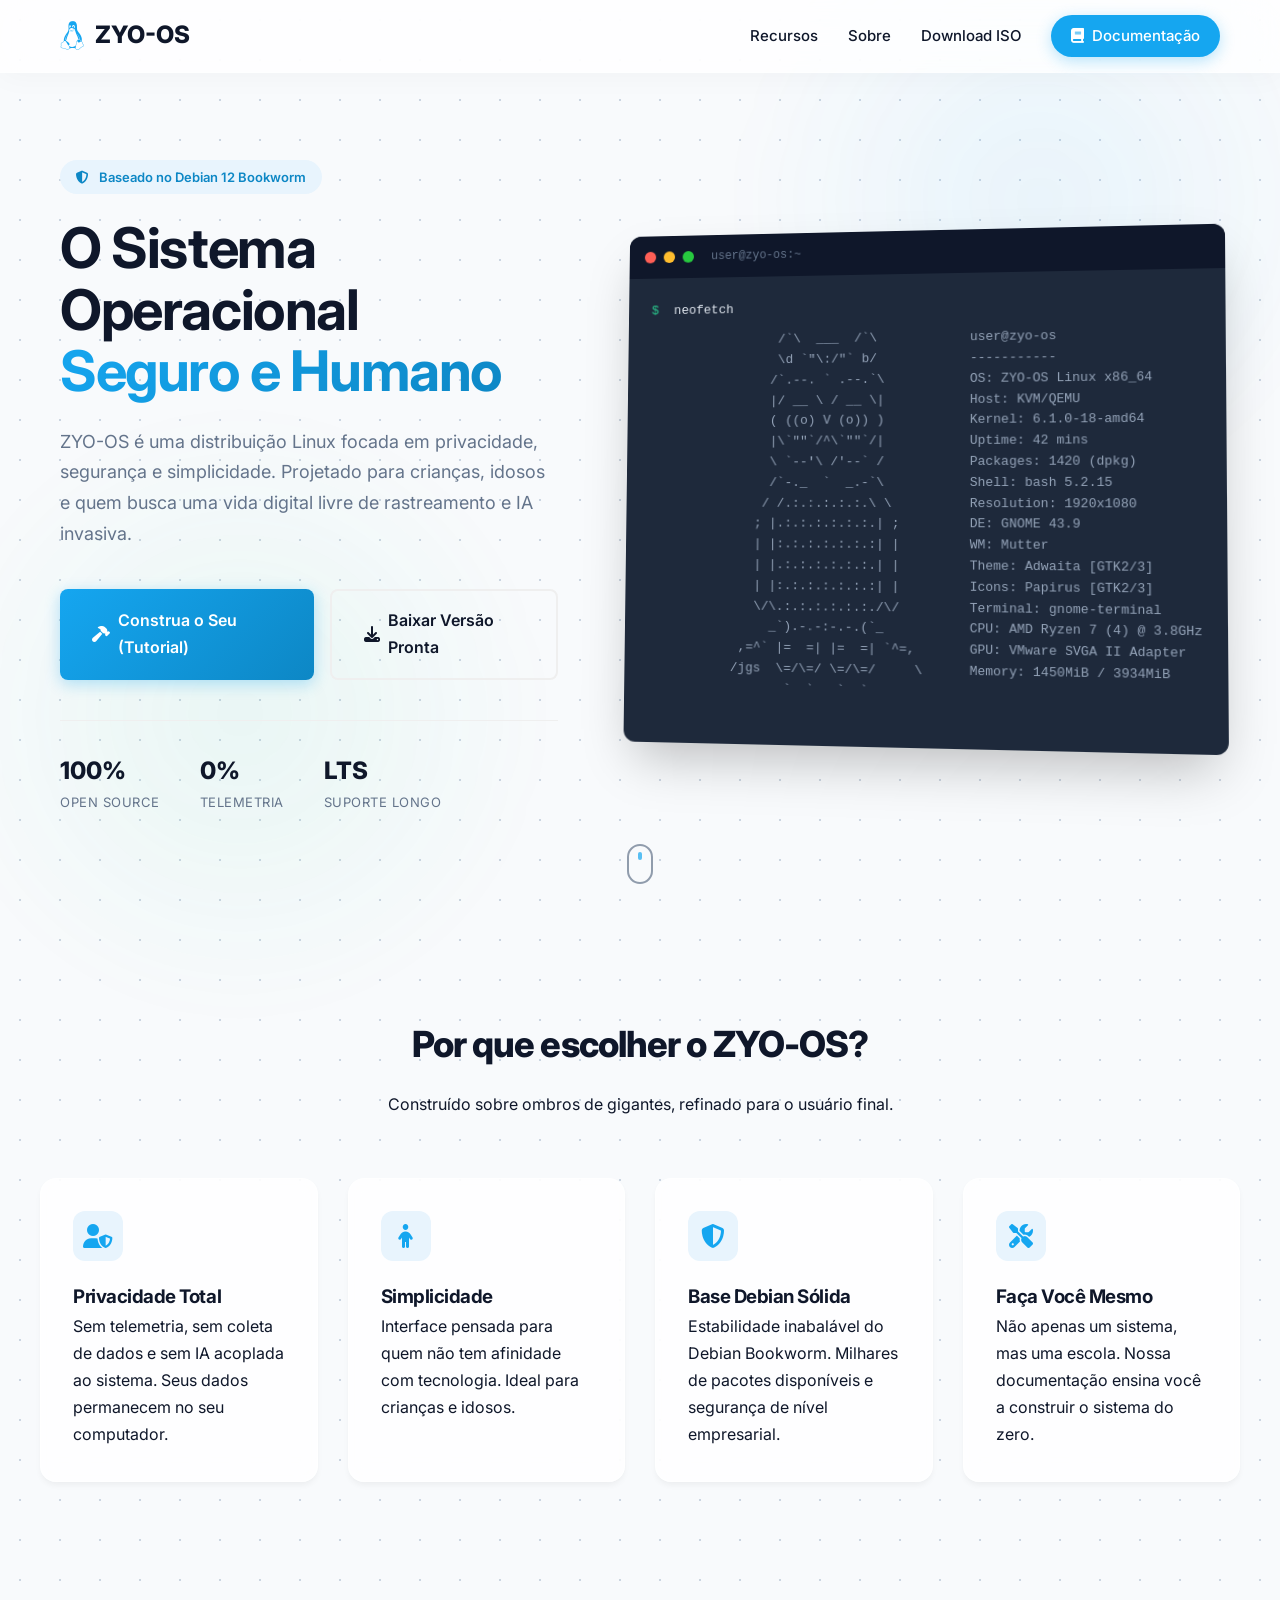
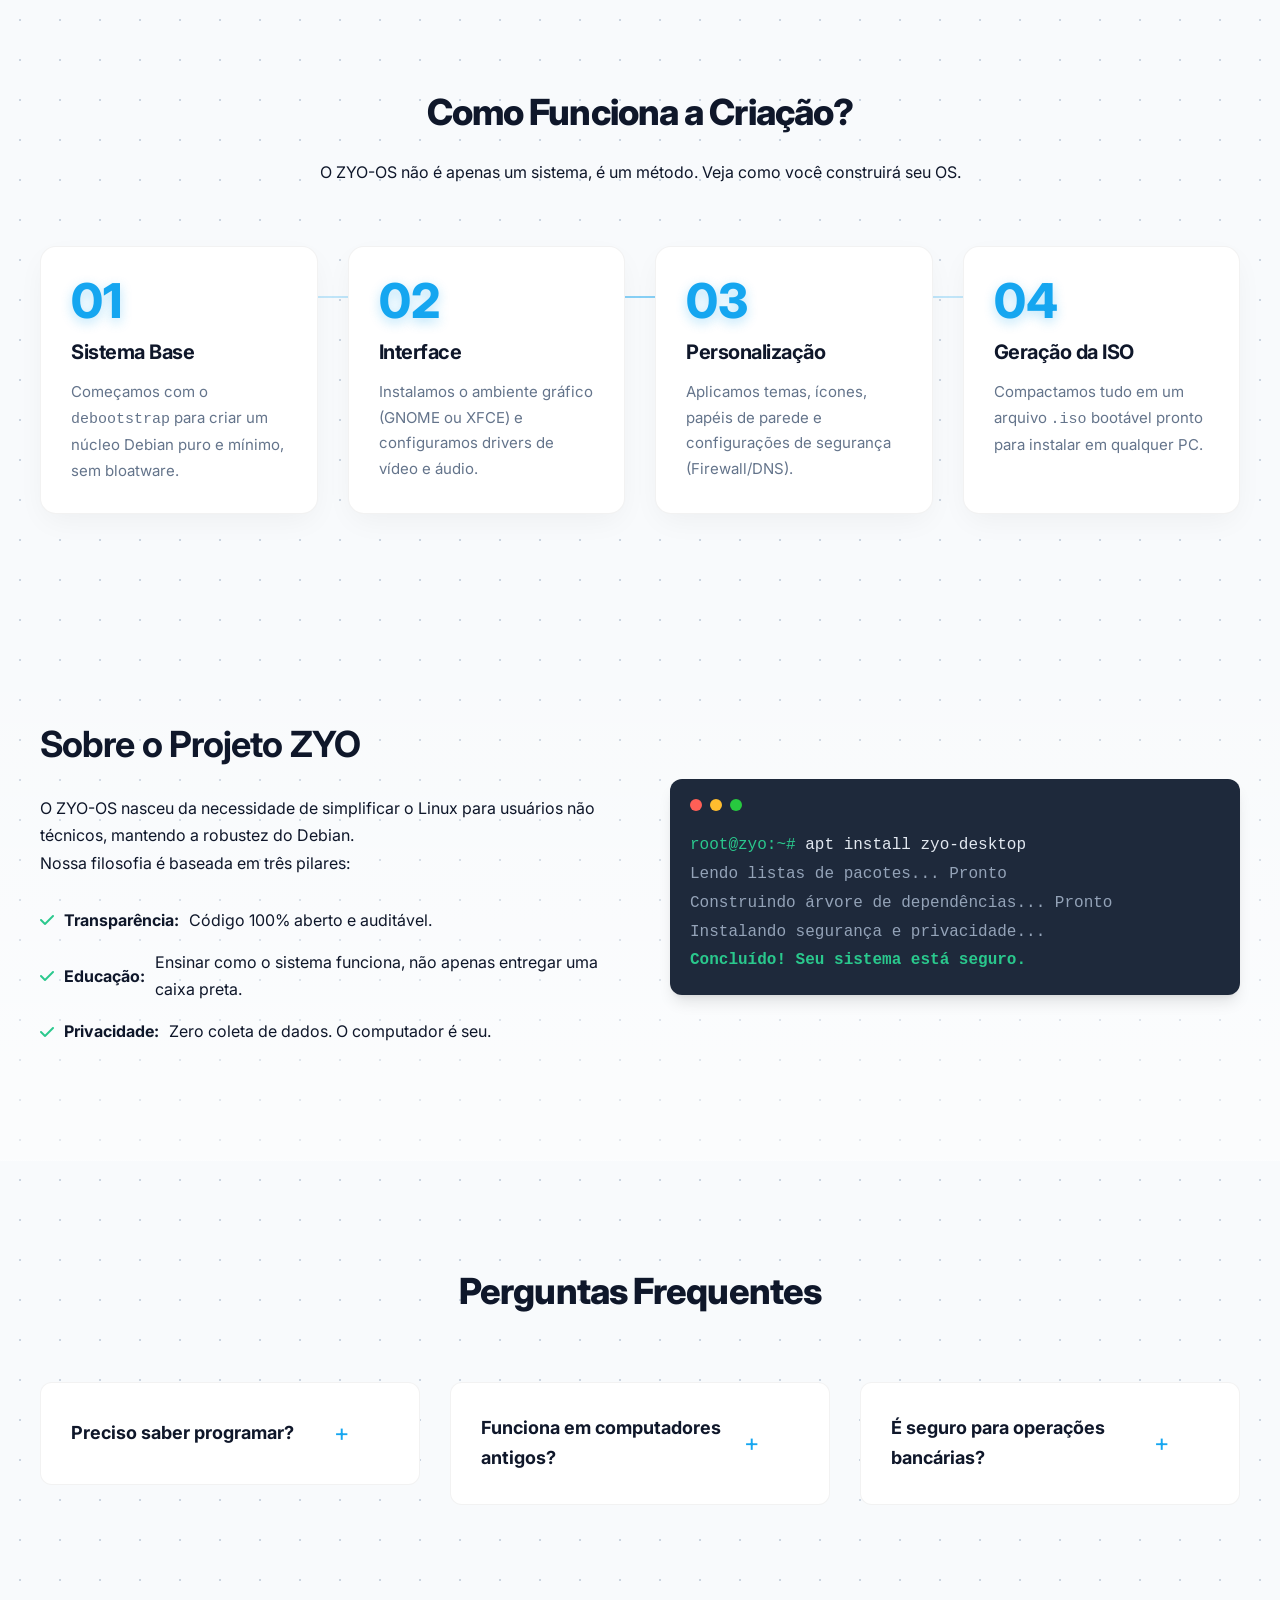
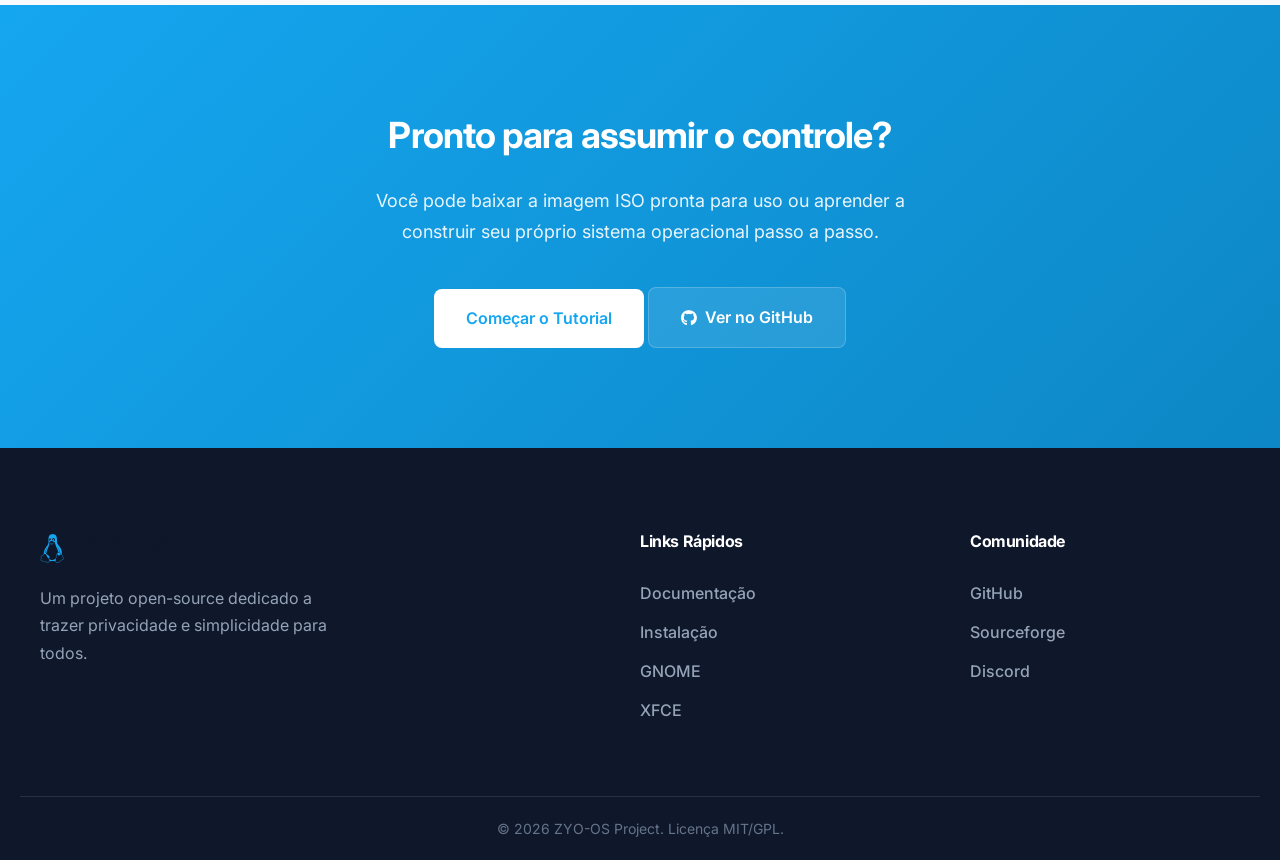
==== commit ebc93d3e: "Update index.html" ====
--- a/index.html
+++ b/index.html
@@ -21,7 +21,7 @@
             <div class="nav-links">
                 <a href="#features">Recursos</a>
                 <a href="#about">Sobre</a>
-                <a href="https://sourceforge.net" target="_blank">Download ISO</a>
+                <a href="download.html">Download ISO</a>
                 <a href="documentation.html" class="btn btn-primary btn-sm nav-cta">
                     <i class="fas fa-book"></i> Documentação
                 </a>
@@ -48,7 +48,7 @@
                 <a href="zyo-from-scratch.html" class="btn btn-primary btn-lg">
                     <i class="fas fa-hammer"></i> Construa o Seu (Tutorial)
                 </a>
-                <a href="#download" class="btn btn-outline btn-lg">
+                <a href="download.html" class="btn btn-outline btn-lg">
                     <i class="fas fa-download"></i> Baixar Versão Pronta
                 </a>
             </div>
